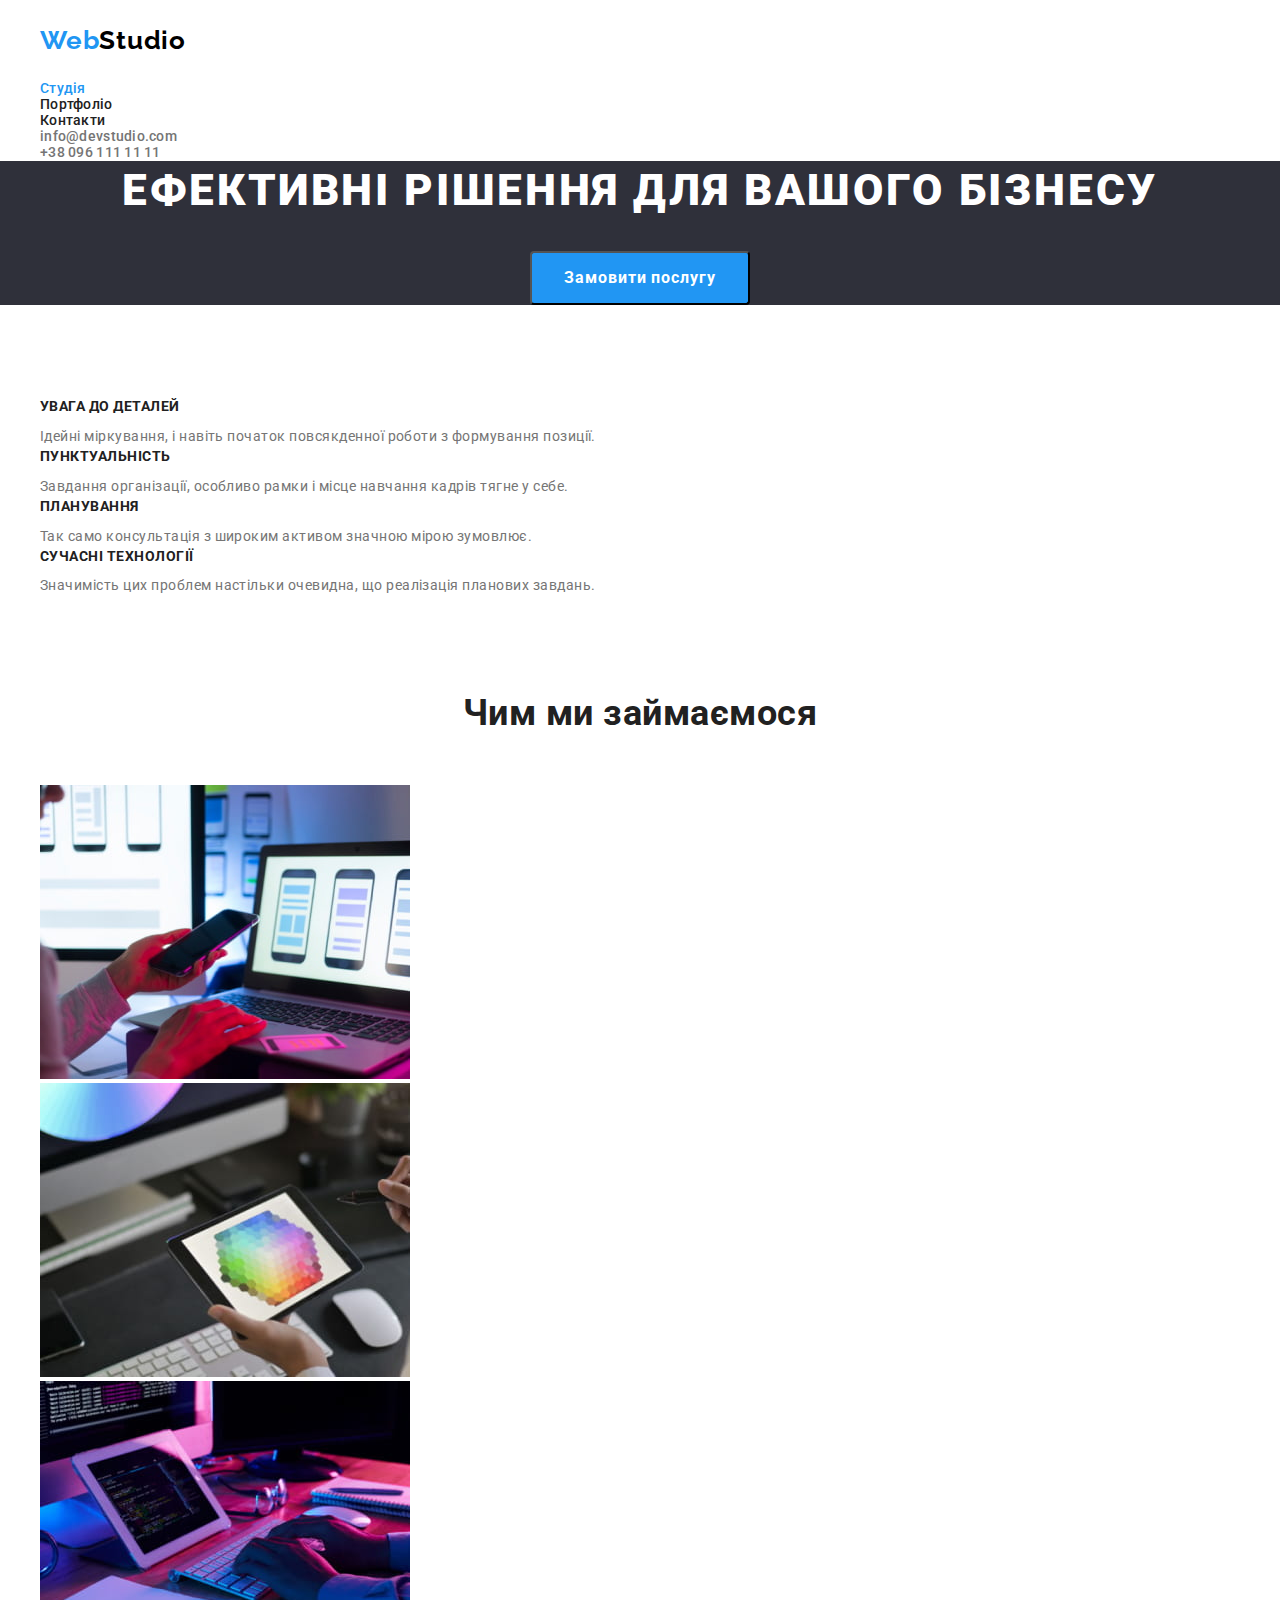
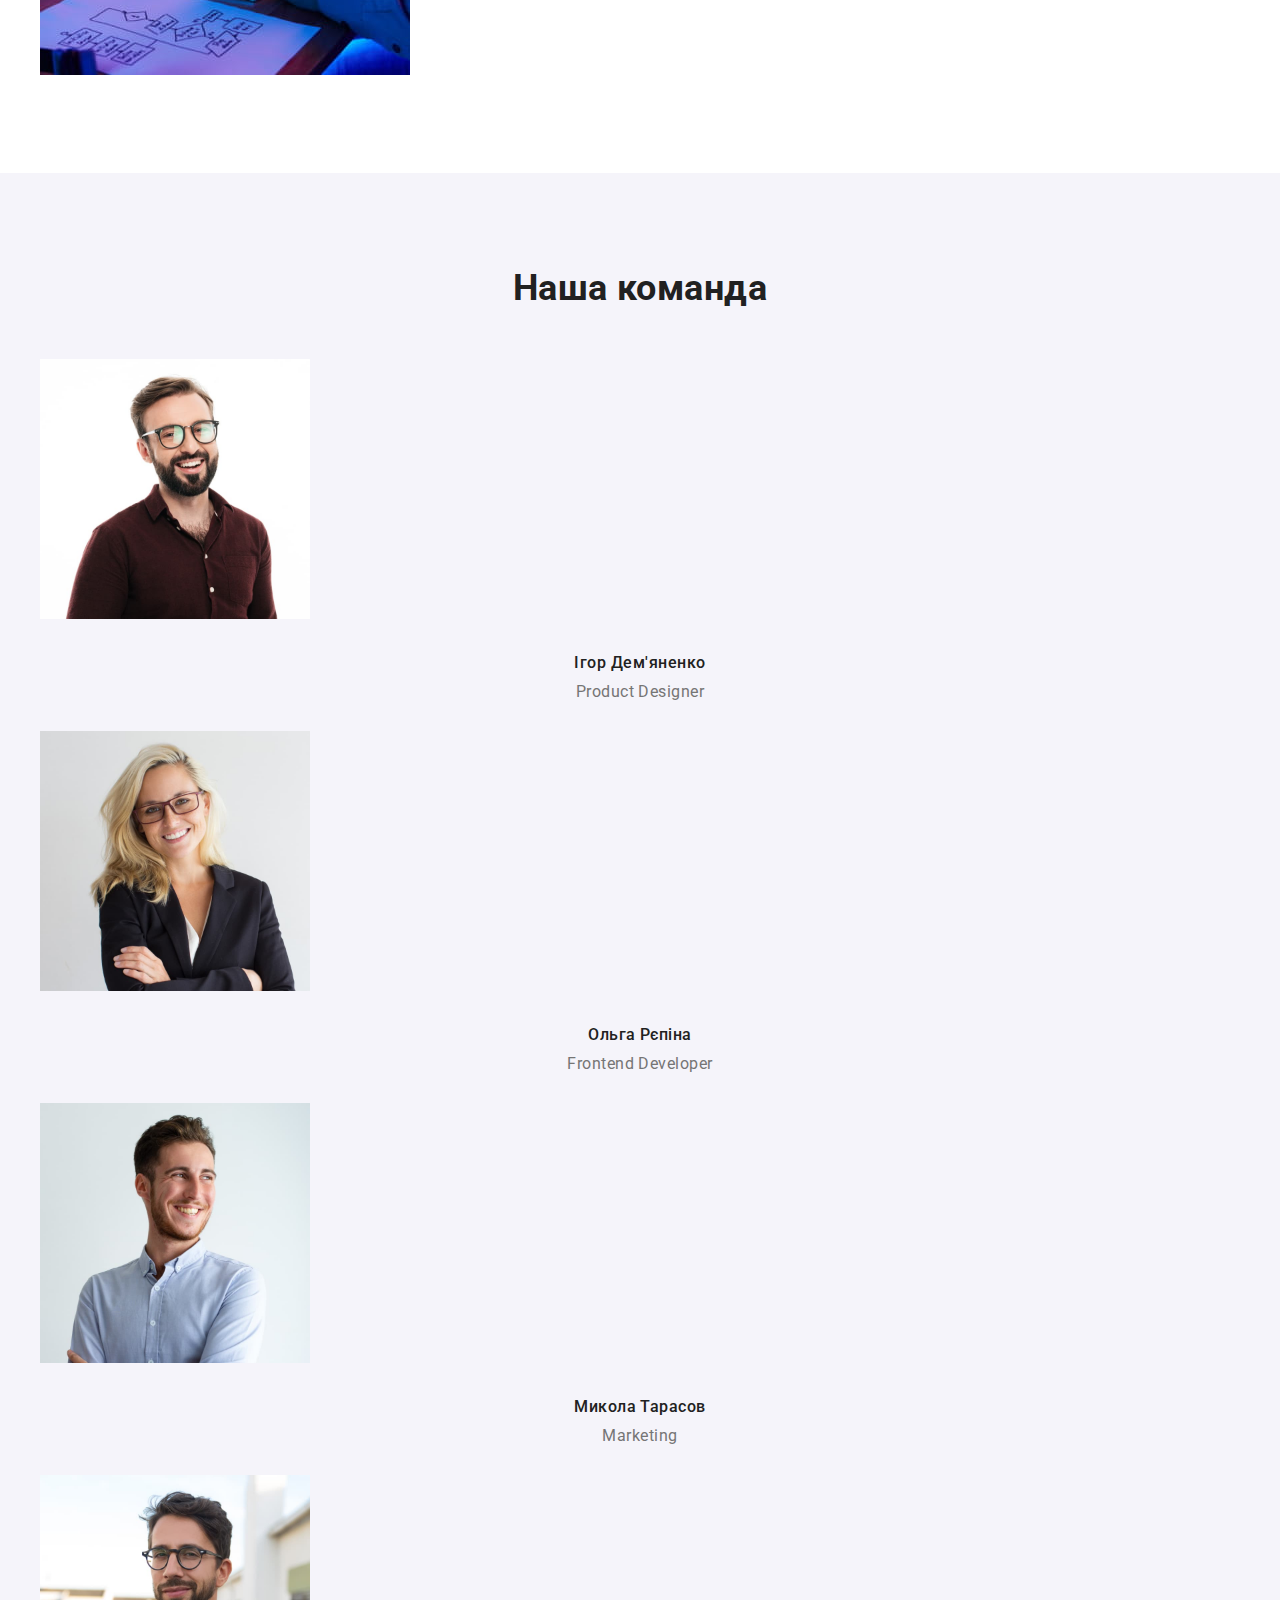
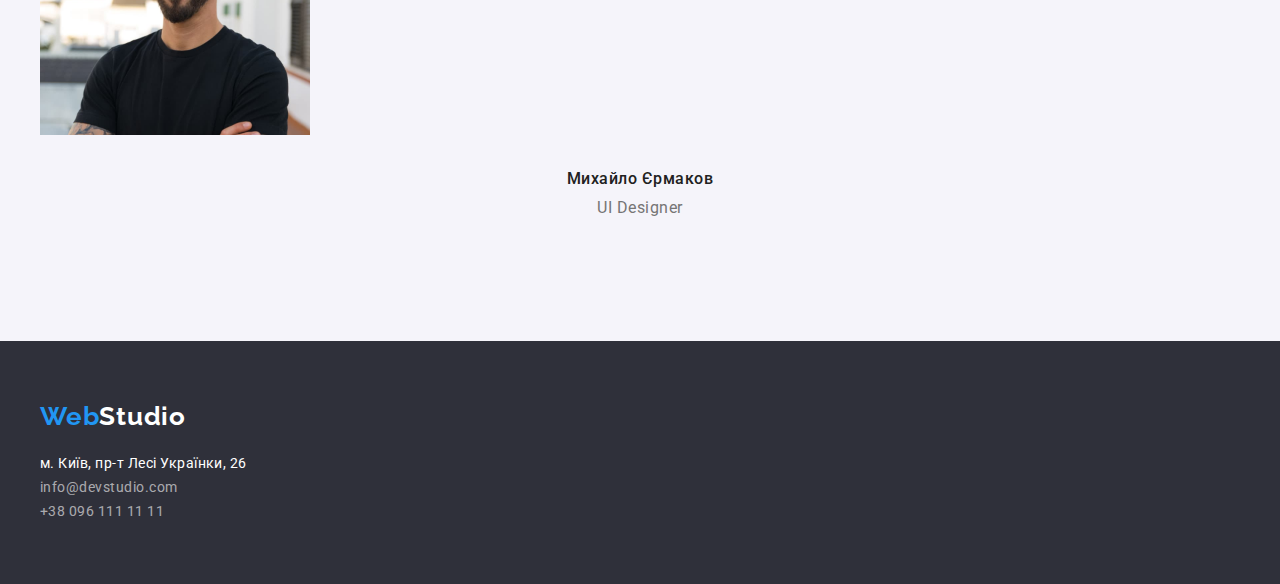
==== index.html @ aa4a0312 "Create blockind model main page" ====
<!DOCTYPE html>
<html lang="Uk">
  <head>
    <meta charset="UTF-8" />
    <meta http-equiv="X-UA-Compatible" content="IE=edge" />
    <meta name="viewport" content="width=device-width, initial-scale=1.0" />
    <title>Студія</title>
    <link
      href="https://fonts.googleapis.com/css2?family=Raleway:wght@700&family=Roboto:wght@400;500;700;900&display=swap"
      rel="stylesheet"
    />
    <link
      rel="stylesheet"
      href="https://cdnjs.cloudflare.com/ajax/libs/modern-normalize/1.1.0/modern-normalize.min.css"
      integrity="sha512-wpPYUAdjBVSE4KJnH1VR1HeZfpl1ub8YT/NKx4PuQ5NmX2tKuGu6U/JRp5y+Y8XG2tV+wKQpNHVUX03MfMFn9Q=="
      crossorigin="anonymous"
      referrerpolicy="no-referrer"
    />
    <link rel="stylesheet" href="./css/styles.css" />
  </head>
  <body>
    <!-- Верхня лінія сторінки Студія  -->

    <header class="header">
      <div class="container">
        <a href="./index.html" class="logo-web">Web<span class="logo-studio">Studio</span></a>
        <nav class="nav">
          <ul class="">
            <li><a class="current" href="./index.html">Студія</a></li>
            <li><a href="./portfolio.html">Портфоліо</a></li>
            <li><a href="">Контакти</a></li>
          </ul>
        </nav>
        <ul class="contacts">
          <li><a href="mailto:info@devstudio.com">info@devstudio.com</a></li>
          <li><a href="tel:+380961111111">+38 096 111 11 11</a></li>
        </ul>
      </div>
    </header>

    <!-- Основний контент сторінки Студія -->

    <main>
      <!-- Герой (шапка) сторінки -->
      <section class="hero">
        <h1 class="hero-title">Ефективні рішення для вашого бізнесу</h1>
        <button type="button" class="button">Замовити послугу</button>
      </section>

      <!-- Особливості -->

      <section class="section-features">
        <div class="container">
          <h2 hidden>Особливості</h2>
          <ul class="feature-list">
            <li>
              <h3 class="subtitle">Увага до деталей</h3>
              <p>Ідейні міркування, і навіть початок повсякденної роботи з формування позиції.</p>
            </li>
            <li>
              <h3 class="subtitle">Пунктуальність</h3>
              <p>Завдання організації, особливо рамки і місце навчання кадрів тягне у себе.</p>
            </li>
            <li>
              <h3 class="subtitle">Планування</h3>
              <p>Так само консультація з широким активом значною мірою зумовлює.</p>
            </li>
            <li>
              <h3 class="subtitle">Сучасні технології</h3>
              <p>Значимість цих проблем настільки очевидна, що реалізація планових завдань.</p>
            </li>
          </ul>
        </div>
      </section>

      <!-- Чим ми займаємося -->

      <section class="section-work">
        <div class="container">
          <h2>Чим ми займаємося</h2>
          <ul>
            <li>
              <img
                src="./images/box-1.jpg"
                alt="Жінка користується телефоном та ноутбуком"
                width="370"
                height="294"
              />
            </li>
            <li>
              <img
                src="./images/box-2.jpg"
                alt="Дизайнер використовує планшет"
                width="370"
                height="294"
              />
            </li>
            <li>
              <img
                src="./images/box-3.jpg"
                alt="Чоловік займається програмуванням"
                width="370"
                height="294"
              />
            </li>
          </ul>
        </div>
      </section>

      <!-- Наша команда -->

      <section class="section-team">
        <div class="container">
          <h2>Наша команда</h2>
          <ul>
            <li>
              <img src="./images/card-1.jpg" alt="Ігор Дем'яненко" width="270" height="260" />
              <h3>Ігор Дем'яненко</h3>
              <p lang="En">Product Designer</p>
            </li>
            <li>
              <img src="./images/card-2.jpg" alt="Ольга Рєпіна" width="270" height="260" />
              <h3>Ольга Рєпіна</h3>
              <p lang="En">Frontend Developer</p>
            </li>
            <li>
              <img src="./images/card-3.jpg" alt="Микола Тарасов" width="270" height="260" />
              <h3>Микола Тарасов</h3>
              <p lang="En">Marketing</p>
            </li>
            <li>
              <img src="./images/card-4.jpg" alt="Михайло Єрмаков" width="270" height="260" />
              <h3>Михайло Єрмаков</h3>
              <p lang="En">UI Designer</p>
            </li>
          </ul>
        </div>
      </section>
    </main>

    <!-- Підвал сторінки Студія -->

    <footer class="footer">
      <div class="container footer-text">
        <a href="./index.html" class="logo-web">Web<span class="logo-studio">Studio</span></a>
        <address class="footer-address">
          <ul>
            <li>
              <a
                class="address"
                href="https://goo.gl/maps/hQi6V8cCwgHhLjm26"
                target="_blank"
                rel="nofollow noopener noreffer"
                >м. Київ, пр-т Лесі Українки, 26</a
              >
            </li>
            <li><a href="mailto:info@devstudio.com">info@devstudio.com</a></li>
            <li><a href="tel:+380961111111">+38 096 111 11 11</a></li>
          </ul>
        </address>
      </div>
    </footer>
  </body>
</html>
---- css/styles.css ----
/* Головна палітра кольорів */

:root {
  --primary-text-color: #757575;
  --title-text-color: #212121;
  --accent-color: #2196f3;
  --white-text-color: #ffffff;
  /* CSS-змінні фонові кольори */
  --secondary-bg-color: #f5f4fa;
  --footer-bg-color: #2f303a;
  --accent-bg-color: #2196f3;
  --white-bg-color: #ffffff;
}

body {
  color: var(--primary-text-color);
  font-family: Roboto, Raleway, Montserrat, sans-serif;
  letter-spacing: 0.03em;

  margin: 0;
}

/* скидання деяких налаштувань списків та посилань */
ul {
  list-style: none;
}
a {
  text-decoration: none;
}
/* скидаємо MARGIN де це потрібно */
ul,
h1,
h2,
h3 {
  margin: 0;
  padding: 0;
}

/* Верхня лінія сторінки Студія */
.logo-web {
  color: #2196f3;
  text-decoration: none;

  font-family: 'Raleway';
  font-weight: 700;
  font-size: 26px;
  line-height: 1.2;
  letter-spacing: 0.03em;
}

.header .logo-web {
  display: inline-block;
  margin: 25px 0;
}

.logo-studio {
  color: #000000;
}
.header {
  background-color: var(--white-bg-color);

  font-weight: 500;
  font-size: 14px;
  line-height: 1.14;
  letter-spacing: 0.02em;
}

.nav a.current {
  color: var(--accent-color);
}

.nav a {
  color: var(--title-text-color);
}
.nav a:hover,
.nav a:focus {
  color: var(--accent-color);
}

.contacts a {
  color: var(--primary-text-color);
}
.contacts a:hover,
.contacts a:focus {
  color: var(--accent-color);
}

/* Основний контент сторінки Студія */

/* Герой */

.hero {
  background-color: #2f303a;
  text-align: center;
}

.hero-title {
  margin-bottom: 30px;

  color: var(--white-text-color);

  font-weight: 900;
  font-size: 44px;
  line-height: 1.36;
  /* text-align: center; */
  letter-spacing: 0.06em;
  text-transform: uppercase;
}

.hero .button {
  color: var(--white-text-color);
  background-color: var(--accent-bg-color);
  cursor: pointer;

  display: inline-block;
  padding: 10px 32px;
  border-radius: 4px;
  min-width: 216px;
  min-height: 50px;

  font-family: inherit;
  font-weight: 700;
  font-size: 16px;
  line-height: 1.88;
  /* text-align: center; */
  letter-spacing: 0.06em;
}

/* Основний контент Студія-Особливості */

.section-features {
  margin-top: 0;
  padding-top: 94px;
  padding-bottom: 94px;
}

/* КОНТЕЙНЕР */
.container {
  width: 1200px;
  margin: 0 auto;
  padding: 0 15px;
}

.section-features .subtitle {
  margin-bottom: 10px;

  color: var(--title-text-color);

  font-size: 14px;
  line-height: 1.14;
  text-transform: uppercase;
}

.section-features p {
  margin-top: 0px;
  margin-bottom: 0px;

  font-size: 14px;
  line-height: 1.71;
}

/* "Чим ми займаємося" AND "Наша команда" */

.section-work h2,
.section-team h2 {
  margin-bottom: 50px;

  color: var(--title-text-color);

  font-size: 36px;
  line-height: 1.17;
  text-align: center;
}

.section-work {
  padding-bottom: 94px;
}

.section-team {
  padding-top: 94px;
  padding-bottom: 94px;

  background-color: var(--secondary-bg-color);
}

.section-team h3 {
  margin-top: 30px;

  color: var(--title-text-color);

  font-weight: 500;
  font-size: 16px;
  line-height: 1.19;
  text-align: center;
}

.section-team p {
  margin-top: 10px;
  margin-bottom: 30px;

  font-size: 16px;
  line-height: 1.19;
  text-align: center;
}

/* Підвал сторінки */

.footer {
  background-color: var(--footer-bg-color);
}

.footer-text {
  padding-top: 60px;
  padding-bottom: 60px;
  padding-left: 15px;
}

.footer .logo-web {
  display: inline-block;
  margin-bottom: 20px;
}

footer .logo-studio {
  color: #ffffff;
}

.footer .address {
  color: var(--white-text-color);
}

.footer-address a {
  color: rgba(255, 255, 255, 0.6);
  font-style: normal;
  font-size: 14px;
  line-height: 1.71;
}

.footer-address a:hover,
.footer-address a:focus {
  color: var(--accent-color);
}

/* Main content of a page Portfolio */

.filters .button {
  color: var(--title-text-color);
  background-color: var(--secondary-bg-color);

  cursor: pointer;

  font-family: inherit;
  font-weight: 500;
  font-size: 16px;
  line-height: 1.62;
  letter-spacing: inherit;
}

.filters .button:hover,
.filters .button:focus {
  color: var(--white-text-color);
  background-color: var(--accent-bg-color);
}

.section-projects h2 {
  color: var(--title-text-color);

  font-size: 18px;
  line-height: 2;
  letter-spacing: 0.06em;
}

.section-projects p {
  font-size: 16px;
  line-height: 1.88;
}
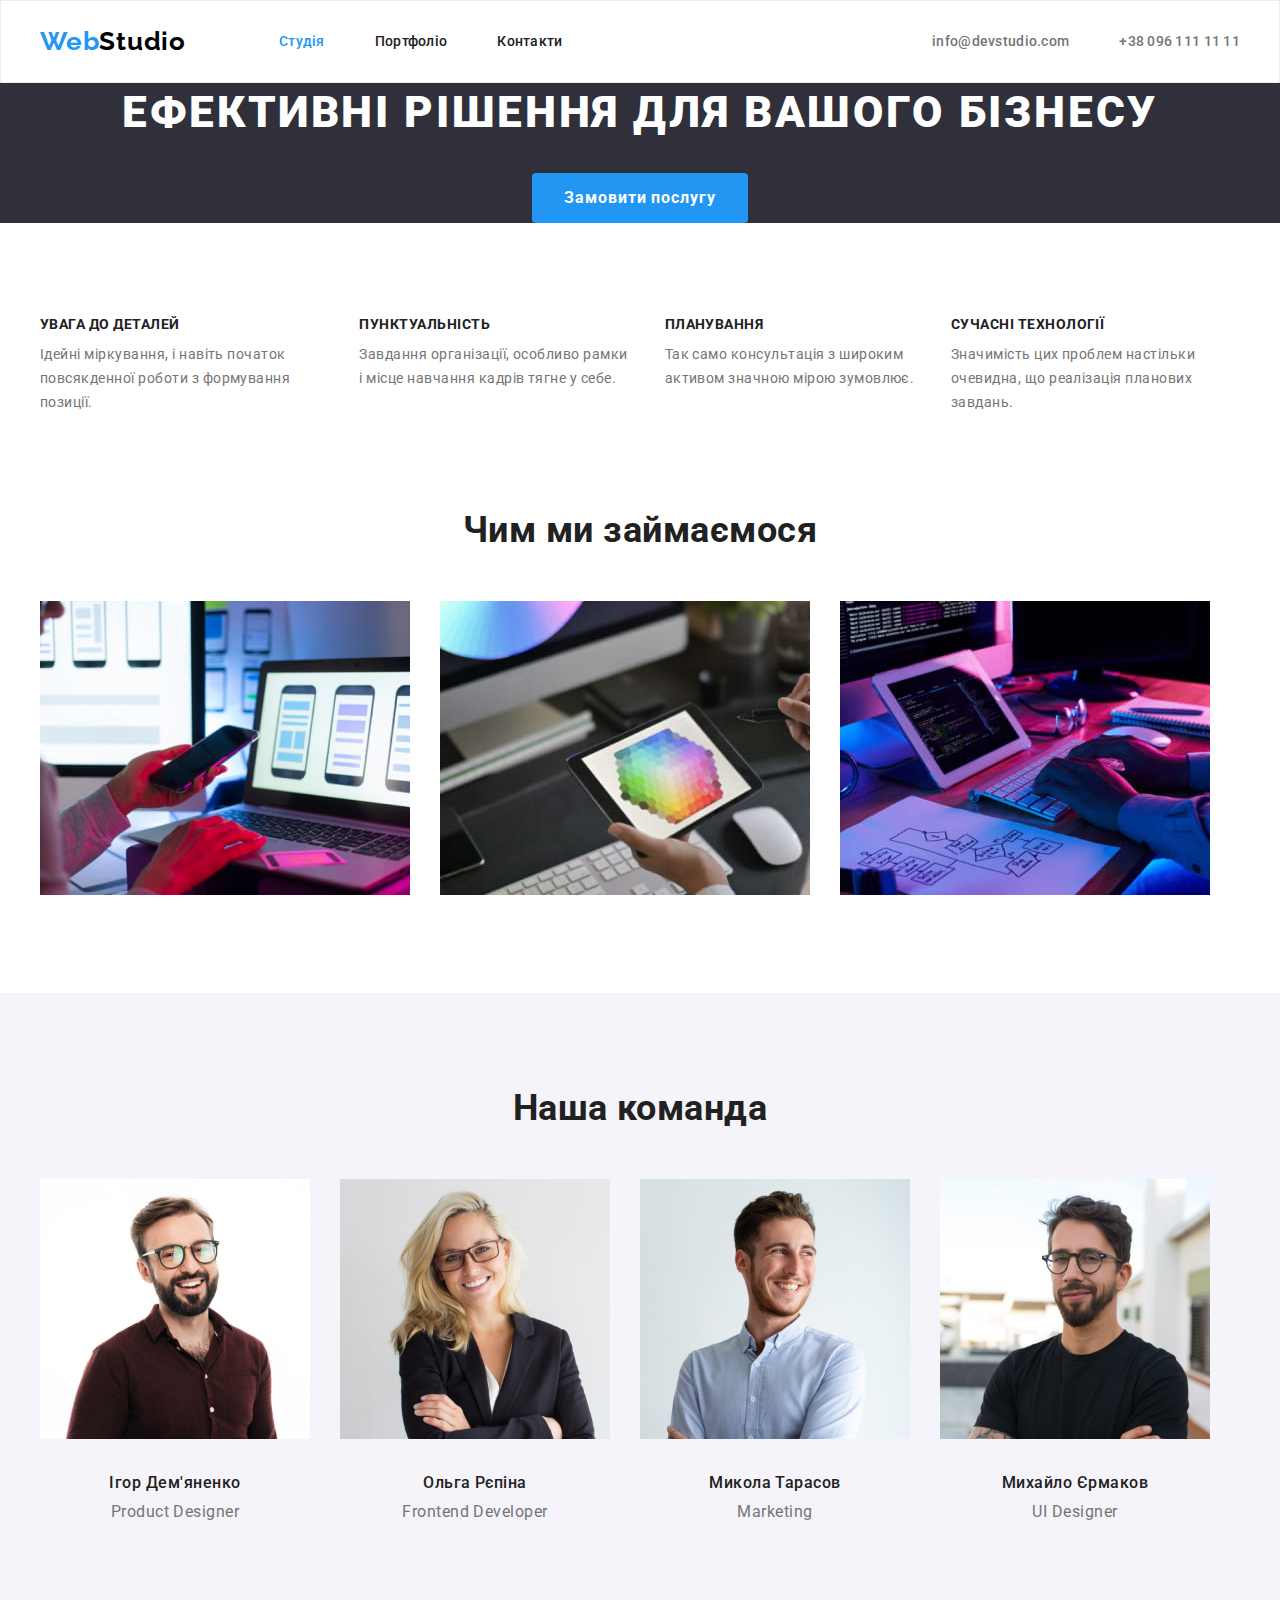
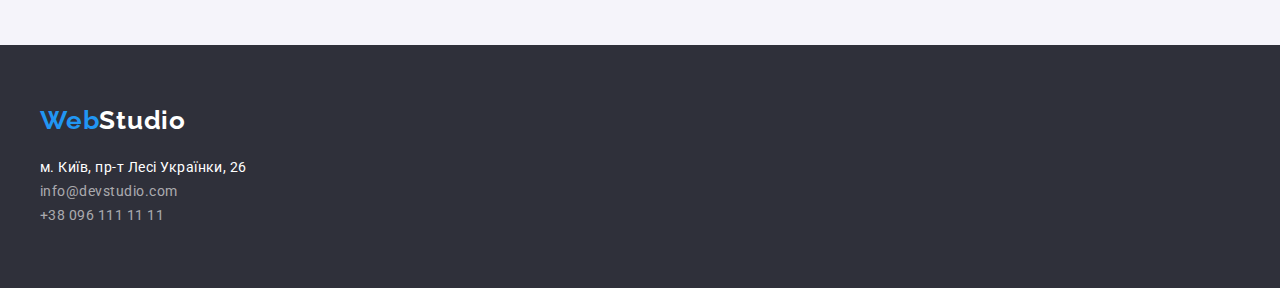
==== commit 8c523475: "Add Flex designe" ====
--- a/index.html
+++ b/index.html
@@ -22,18 +22,18 @@
     <!-- Верхня лінія сторінки Студія  -->
 
     <header class="header">
-      <div class="container">
+      <div class="container header-flex">
         <a href="./index.html" class="logo-web">Web<span class="logo-studio">Studio</span></a>
         <nav class="nav">
-          <ul class="">
-            <li><a class="current" href="./index.html">Студія</a></li>
-            <li><a href="./portfolio.html">Портфоліо</a></li>
-            <li><a href="">Контакти</a></li>
+          <ul class="nav-list">
+            <li class="item"><a class="current" href="./index.html">Студія</a></li>
+            <li class="item"><a href="./portfolio.html">Портфоліо</a></li>
+            <li class="item"><a href="">Контакти</a></li>
           </ul>
         </nav>
         <ul class="contacts">
-          <li><a href="mailto:info@devstudio.com">info@devstudio.com</a></li>
-          <li><a href="tel:+380961111111">+38 096 111 11 11</a></li>
+          <li class="contacts-item"><a href="mailto:info@devstudio.com">info@devstudio.com</a></li>
+          <li class="contacts-item"><a href="tel:+380961111111">+38 096 111 11 11</a></li>
         </ul>
       </div>
     </header>
@@ -53,19 +53,19 @@
         <div class="container">
           <h2 hidden>Особливості</h2>
           <ul class="feature-list">
-            <li>
+            <li class="item">
               <h3 class="subtitle">Увага до деталей</h3>
               <p>Ідейні міркування, і навіть початок повсякденної роботи з формування позиції.</p>
             </li>
-            <li>
+            <li class="item">
               <h3 class="subtitle">Пунктуальність</h3>
               <p>Завдання організації, особливо рамки і місце навчання кадрів тягне у себе.</p>
             </li>
-            <li>
+            <li class="item">
               <h3 class="subtitle">Планування</h3>
               <p>Так само консультація з широким активом значною мірою зумовлює.</p>
             </li>
-            <li>
+            <li class="item">
               <h3 class="subtitle">Сучасні технології</h3>
               <p>Значимість цих проблем настільки очевидна, що реалізація планових завдань.</p>
             </li>
@@ -78,8 +78,8 @@
       <section class="section-work">
         <div class="container">
           <h2>Чим ми займаємося</h2>
-          <ul>
-            <li>
+          <ul class="work-list">
+            <li class="item">
               <img
                 src="./images/box-1.jpg"
                 alt="Жінка користується телефоном та ноутбуком"
@@ -87,7 +87,7 @@
                 height="294"
               />
             </li>
-            <li>
+            <li class="item">
               <img
                 src="./images/box-2.jpg"
                 alt="Дизайнер використовує планшет"
@@ -95,7 +95,7 @@
                 height="294"
               />
             </li>
-            <li>
+            <li class="item">
               <img
                 src="./images/box-3.jpg"
                 alt="Чоловік займається програмуванням"
@@ -112,23 +112,23 @@
       <section class="section-team">
         <div class="container">
           <h2>Наша команда</h2>
-          <ul>
-            <li>
+          <ul class="team-list">
+            <li class="item">
               <img src="./images/card-1.jpg" alt="Ігор Дем'яненко" width="270" height="260" />
               <h3>Ігор Дем'яненко</h3>
               <p lang="En">Product Designer</p>
             </li>
-            <li>
+            <li class="item">
               <img src="./images/card-2.jpg" alt="Ольга Рєпіна" width="270" height="260" />
               <h3>Ольга Рєпіна</h3>
               <p lang="En">Frontend Developer</p>
             </li>
-            <li>
+            <li class="item">
               <img src="./images/card-3.jpg" alt="Микола Тарасов" width="270" height="260" />
               <h3>Микола Тарасов</h3>
               <p lang="En">Marketing</p>
             </li>
-            <li>
+            <li class="item">
               <img src="./images/card-4.jpg" alt="Михайло Єрмаков" width="270" height="260" />
               <h3>Михайло Єрмаков</h3>
               <p lang="En">UI Designer</p>
--- a/css/styles.css
+++ b/css/styles.css
@@ -36,6 +36,14 @@
   padding: 0;
 }
 
+/* КОНТЕЙНЕР */
+
+.container {
+  width: 1200px;
+  margin: 0 auto;
+  padding: 0 15px;
+}
+
 /* Верхня лінія сторінки Студія */
 .logo-web {
   color: #2196f3;
@@ -57,6 +65,8 @@
   color: #000000;
 }
 .header {
+  border: 1px solid #ececec;
+
   background-color: var(--white-bg-color);
 
   font-weight: 500;
@@ -83,6 +93,29 @@
 .contacts a:hover,
 .contacts a:focus {
   color: var(--accent-color);
+}
+
+/* ФЛЕКС ХЕДЕРУ */
+
+.header-flex {
+  display: flex;
+  align-items: center;
+}
+
+.nav-list {
+  display: flex;
+  margin-left: 93px;
+}
+.nav-list .item:not(:last-child) {
+  margin-right: 50px;
+}
+
+.header .contacts {
+  display: flex;
+  margin-left: auto;
+}
+.header .contacts-item:not(:last-child) {
+  margin-right: 50px;
 }
 
 /* Основний контент сторінки Студія */
@@ -117,6 +150,7 @@
   border-radius: 4px;
   min-width: 216px;
   min-height: 50px;
+  border: transparent;
 
   font-family: inherit;
   font-weight: 700;
@@ -134,13 +168,6 @@
   padding-bottom: 94px;
 }
 
-/* КОНТЕЙНЕР */
-.container {
-  width: 1200px;
-  margin: 0 auto;
-  padding: 0 15px;
-}
-
 .section-features .subtitle {
   margin-bottom: 10px;
 
@@ -159,6 +186,20 @@
   line-height: 1.71;
 }
 
+/* FLEX Особливості */
+
+.feature-list {
+  display: flex;
+}
+
+.feature-list .item {
+  width: calc((100%-90px) / 4);
+}
+
+.feature-list .item:not(:last-child) {
+  margin-right: 30px;
+}
+
 /* "Чим ми займаємося" AND "Наша команда" */
 
 .section-work h2,
@@ -201,6 +242,19 @@
   font-size: 16px;
   line-height: 1.19;
   text-align: center;
+}
+
+/* FLEX Чим займаємося та команда */
+
+.section-work .work-list,
+.section-team .team-list {
+  display: flex;
+}
+.work-list .item:not(:last-child) {
+  margin-right: 30px;
+}
+.team-list .item:not(:last-child) {
+  margin-right: 30px;
 }
 
 /* Підвал сторінки */
@@ -243,6 +297,13 @@
 /* Main content of a page Portfolio */
 
 .filters .button {
+  display: inline-block;
+  padding: 6px 22px;
+  border-radius: 4px;
+
+  min-height: 38px;
+  border: transparent;
+
   color: var(--title-text-color);
   background-color: var(--secondary-bg-color);
 
@@ -261,7 +322,30 @@
   background-color: var(--accent-bg-color);
 }
 
+.section-filters {
+  padding-top: 94px;
+}
+
+.section-projects .filters {
+  padding-bottom: 16px;
+}
+
+.project-list {
+  padding-top: 34px;
+  padding-bottom: 94px;
+}
+
+.project-list > li {
+  width: 370px;
+}
+
 .section-projects h2 {
+  width: 322px;
+  min-height: 36px;
+  margin-top: 20px;
+  margin-left: 24px;
+  margin-right: 24px;
+
   color: var(--title-text-color);
 
   font-size: 18px;
@@ -270,6 +354,37 @@
 }
 
 .section-projects p {
+  width: 322px;
+  min-height: 30px;
+  margin: 4px 24px 20px 24px;
+
   font-size: 16px;
   line-height: 1.88;
 }
+
+.project-list .list-item {
+  border-bottom: 2px solid var(--primary-text-color);
+}
+
+/* FLEX FILTERS */
+
+.filters {
+  display: flex;
+  justify-content: center;
+}
+.filters .item:not(:last-child) {
+  margin-right: 8px;
+}
+
+/* FLEX PROJECTS */
+
+.project-list {
+  display: flex;
+  flex-wrap: wrap;
+}
+.project-list .list-item:not(:nth-child(3n)) {
+  margin-right: 30px;
+}
+.project-list .list-item:not(:nth-last-child(-n + 3)) {
+  margin-bottom: 30px;
+}
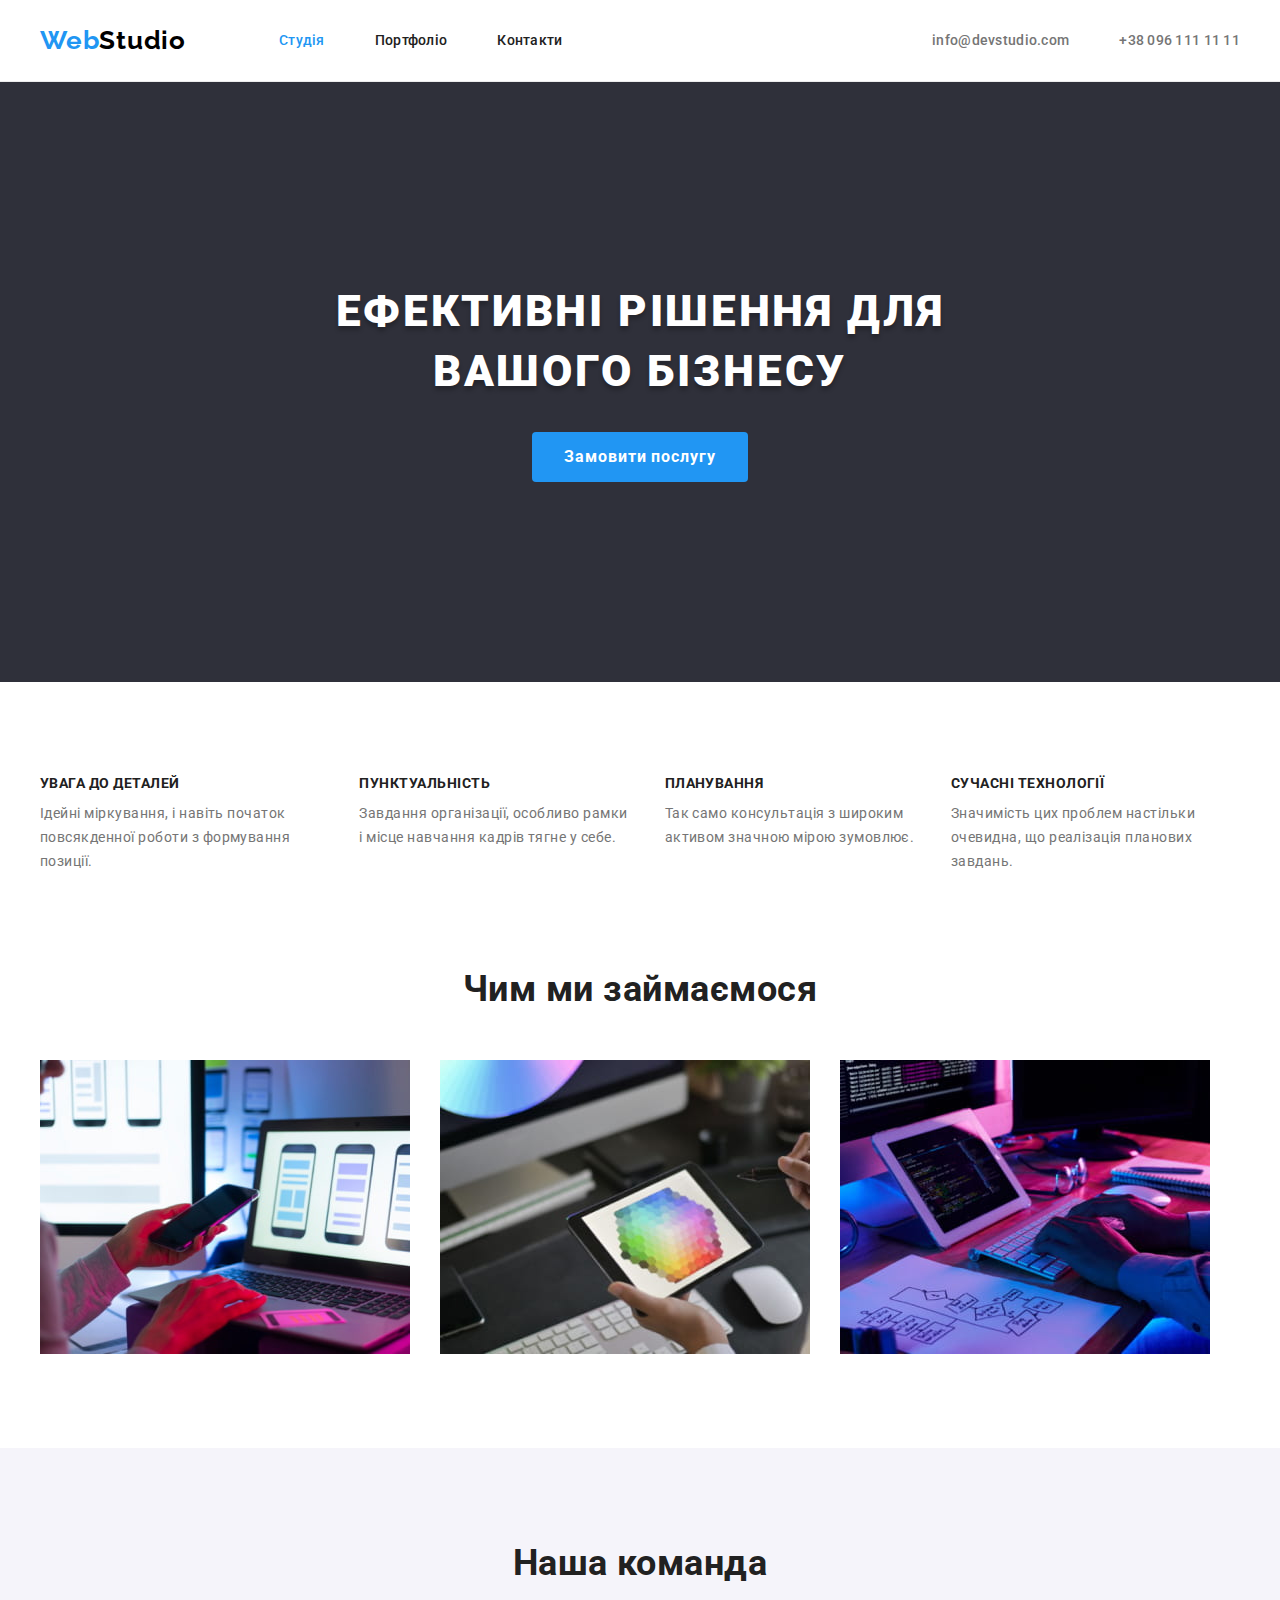
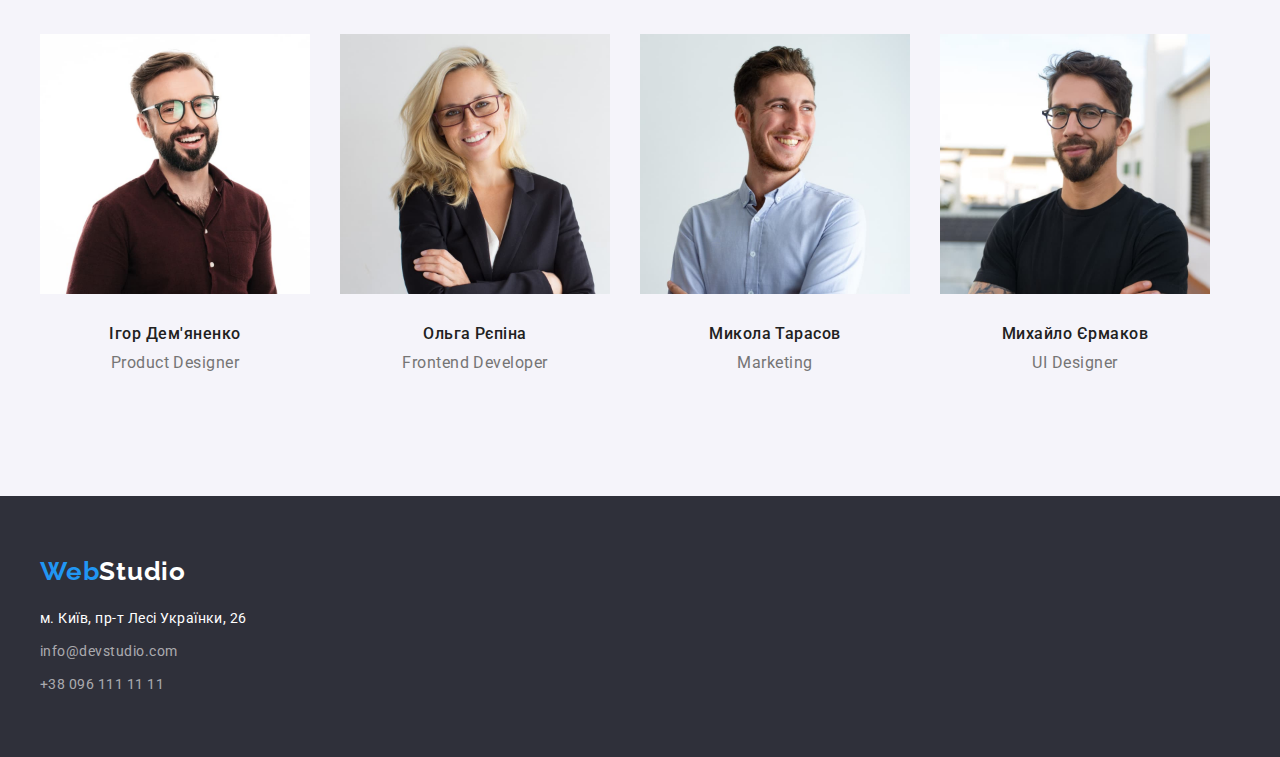
==== commit 236db92c: "Correct Blocking model" ====
--- a/index.html
+++ b/index.html
@@ -51,7 +51,7 @@
 
       <section class="section-features">
         <div class="container">
-          <h2 hidden>Особливості</h2>
+          <h2 class="visually-hidden">Особливості</h2>
           <ul class="feature-list">
             <li class="item">
               <h3 class="subtitle">Увага до деталей</h3>
@@ -115,23 +115,34 @@
           <ul class="team-list">
             <li class="item">
               <img src="./images/card-1.jpg" alt="Ігор Дем'яненко" width="270" height="260" />
-              <h3>Ігор Дем'яненко</h3>
-              <p lang="En">Product Designer</p>
+              <div class="team-name">
+                <h3>Ігор Дем'яненко</h3>
+                <p lang="En">Product Designer</p>
+              </div>
             </li>
+
             <li class="item">
               <img src="./images/card-2.jpg" alt="Ольга Рєпіна" width="270" height="260" />
-              <h3>Ольга Рєпіна</h3>
-              <p lang="En">Frontend Developer</p>
+              <div class="team-name">
+                <h3>Ольга Рєпіна</h3>
+                <p lang="En">Frontend Developer</p>
+              </div>
             </li>
+
             <li class="item">
               <img src="./images/card-3.jpg" alt="Микола Тарасов" width="270" height="260" />
-              <h3>Микола Тарасов</h3>
-              <p lang="En">Marketing</p>
+              <div class="team-name">
+                <h3>Микола Тарасов</h3>
+                <p lang="En">Marketing</p>
+              </div>
             </li>
+
             <li class="item">
               <img src="./images/card-4.jpg" alt="Михайло Єрмаков" width="270" height="260" />
-              <h3>Михайло Єрмаков</h3>
-              <p lang="En">UI Designer</p>
+              <div class="team-name">
+                <h3>Михайло Єрмаков</h3>
+                <p lang="En">UI Designer</p>
+              </div>
             </li>
           </ul>
         </div>
@@ -141,11 +152,11 @@
     <!-- Підвал сторінки Студія -->
 
     <footer class="footer">
-      <div class="container footer-text">
+      <div class="container">
         <a href="./index.html" class="logo-web">Web<span class="logo-studio">Studio</span></a>
         <address class="footer-address">
-          <ul>
-            <li>
+          <ul class="address-list">
+            <li class="address-item">
               <a
                 class="address"
                 href="https://goo.gl/maps/hQi6V8cCwgHhLjm26"
@@ -154,8 +165,8 @@
                 >м. Київ, пр-т Лесі Українки, 26</a
               >
             </li>
-            <li><a href="mailto:info@devstudio.com">info@devstudio.com</a></li>
-            <li><a href="tel:+380961111111">+38 096 111 11 11</a></li>
+            <li class="address-item"><a href="mailto:info@devstudio.com">info@devstudio.com</a></li>
+            <li class="address-item"><a href="tel:+380961111111">+38 096 111 11 11</a></li>
           </ul>
         </address>
       </div>
--- a/css/styles.css
+++ b/css/styles.css
@@ -10,6 +10,9 @@
   --footer-bg-color: #2f303a;
   --accent-bg-color: #2196f3;
   --white-bg-color: #ffffff;
+  /* FLEX-змінні */
+  --project-list-gap: 30px;
+  --section-padding-gap: 94px;
 }
 
 body {
@@ -29,12 +32,17 @@
 }
 /* скидаємо MARGIN де це потрібно */
 ul,
+p,
 h1,
 h2,
 h3 {
   margin: 0;
   padding: 0;
 }
+/* Для картинок прибираємо нижній просвіт */
+img {
+  display: block;
+}
 
 /* КОНТЕЙНЕР */
 
@@ -58,14 +66,15 @@
 
 .header .logo-web {
   display: inline-block;
-  margin: 25px 0;
 }
 
 .logo-studio {
   color: #000000;
 }
 .header {
-  border: 1px solid #ececec;
+  padding-top: 25px;
+  padding-bottom: 25px;
+  border-bottom: 1px solid #ececec;
 
   background-color: var(--white-bg-color);
 
@@ -102,9 +111,12 @@
   align-items: center;
 }
 
+.nav {
+  margin-left: 93px;
+}
+
 .nav-list {
   display: flex;
-  margin-left: 93px;
 }
 .nav-list .item:not(:last-child) {
   margin-right: 50px;
@@ -123,11 +135,17 @@
 /* Герой */
 
 .hero {
+  padding-top: 200px;
+  padding-bottom: 200px;
+
   background-color: #2f303a;
   text-align: center;
 }
 
 .hero-title {
+  width: 696px;
+  margin-left: auto;
+  margin-right: auto;
   margin-bottom: 30px;
 
   color: var(--white-text-color);
@@ -135,9 +153,9 @@
   font-weight: 900;
   font-size: 44px;
   line-height: 1.36;
-  /* text-align: center; */
   letter-spacing: 0.06em;
   text-transform: uppercase;
+  text-shadow: 0px 4px 4px rgba(0, 0, 0, 0.25);
 }
 
 .hero .button {
@@ -156,7 +174,6 @@
   font-weight: 700;
   font-size: 16px;
   line-height: 1.88;
-  /* text-align: center; */
   letter-spacing: 0.06em;
 }
 
@@ -164,8 +181,8 @@
 
 .section-features {
   margin-top: 0;
-  padding-top: 94px;
-  padding-bottom: 94px;
+  padding-top: var(--section-padding-gap);
+  padding-bottom: var(--section-padding-gap);
 }
 
 .section-features .subtitle {
@@ -214,19 +231,23 @@
 }
 
 .section-work {
-  padding-bottom: 94px;
+  /* padding-top: var(--section-padding-gap); */
+  padding-bottom: var(--section-padding-gap);
 }
 
 .section-team {
-  padding-top: 94px;
-  padding-bottom: 94px;
+  padding-top: var(--section-padding-gap);
+  padding-bottom: var(--section-padding-gap);
 
   background-color: var(--secondary-bg-color);
 }
 
+.team-name {
+  padding-top: 30px;
+  padding-bottom: 30px;
+}
+
 .section-team h3 {
-  margin-top: 30px;
-
   color: var(--title-text-color);
 
   font-weight: 500;
@@ -237,7 +258,6 @@
 
 .section-team p {
   margin-top: 10px;
-  margin-bottom: 30px;
 
   font-size: 16px;
   line-height: 1.19;
@@ -260,13 +280,10 @@
 /* Підвал сторінки */
 
 .footer {
-  background-color: var(--footer-bg-color);
-}
-
-.footer-text {
   padding-top: 60px;
   padding-bottom: 60px;
-  padding-left: 15px;
+
+  background-color: var(--footer-bg-color);
 }
 
 .footer .logo-web {
@@ -294,6 +311,10 @@
   color: var(--accent-color);
 }
 
+.footer .address-item:not(:last-child) {
+  margin-bottom: 9px;
+}
+
 /* Main content of a page Portfolio */
 
 .filters .button {
@@ -322,17 +343,13 @@
   background-color: var(--accent-bg-color);
 }
 
-.section-filters {
-  padding-top: 94px;
+.section-projects {
+  padding-top: var(--section-padding-gap);
+  padding-bottom: var(--section-padding-gap);
 }
 
 .section-projects .filters {
-  padding-bottom: 16px;
-}
-
-.project-list {
-  padding-top: 34px;
-  padding-bottom: 94px;
+  margin-bottom: 50px;
 }
 
 .project-list > li {
@@ -342,9 +359,6 @@
 .section-projects h2 {
   width: 322px;
   min-height: 36px;
-  margin-top: 20px;
-  margin-left: 24px;
-  margin-right: 24px;
 
   color: var(--title-text-color);
 
@@ -356,14 +370,19 @@
 .section-projects p {
   width: 322px;
   min-height: 30px;
-  margin: 4px 24px 20px 24px;
+
+  margin-top: 4px;
 
   font-size: 16px;
   line-height: 1.88;
 }
 
-.project-list .list-item {
-  border-bottom: 2px solid var(--primary-text-color);
+.project-name {
+  padding: 20px 24px;
+
+  border-left: 1px solid #ececec;
+  border-right: 1px solid #ececec;
+  border-bottom: 1px solid #ececec;
 }
 
 /* FLEX FILTERS */
@@ -381,10 +400,34 @@
 .project-list {
   display: flex;
   flex-wrap: wrap;
-}
-.project-list .list-item:not(:nth-child(3n)) {
+  margin-top: calc(-1 * var(--project-list-gap));
+  margin-left: calc(-1 * var(--project-list-gap));
+}
+
+.project-list > .list-item {
+  flex-basis: calc(100% / 3 - var(--project-list-gap));
+  margin-left: var(--project-list-gap);
+  margin-top: var(--project-list-gap);
+}
+
+/* альтернативна техніка */
+/* .project-list .list-item:not(:nth-child(3n)) {
   margin-right: 30px;
 }
 .project-list .list-item:not(:nth-last-child(-n + 3)) {
   margin-bottom: 30px;
-}
+} */
+
+.visually-hidden {
+  position: absolute;
+  width: 1px;
+  height: 1px;
+  margin: -1px;
+  border: 0;
+  padding: 0;
+
+  white-space: nowrap;
+  clip-path: inset(100%);
+  clip: rect(0 0 0 0);
+  overflow: hidden;
+}
